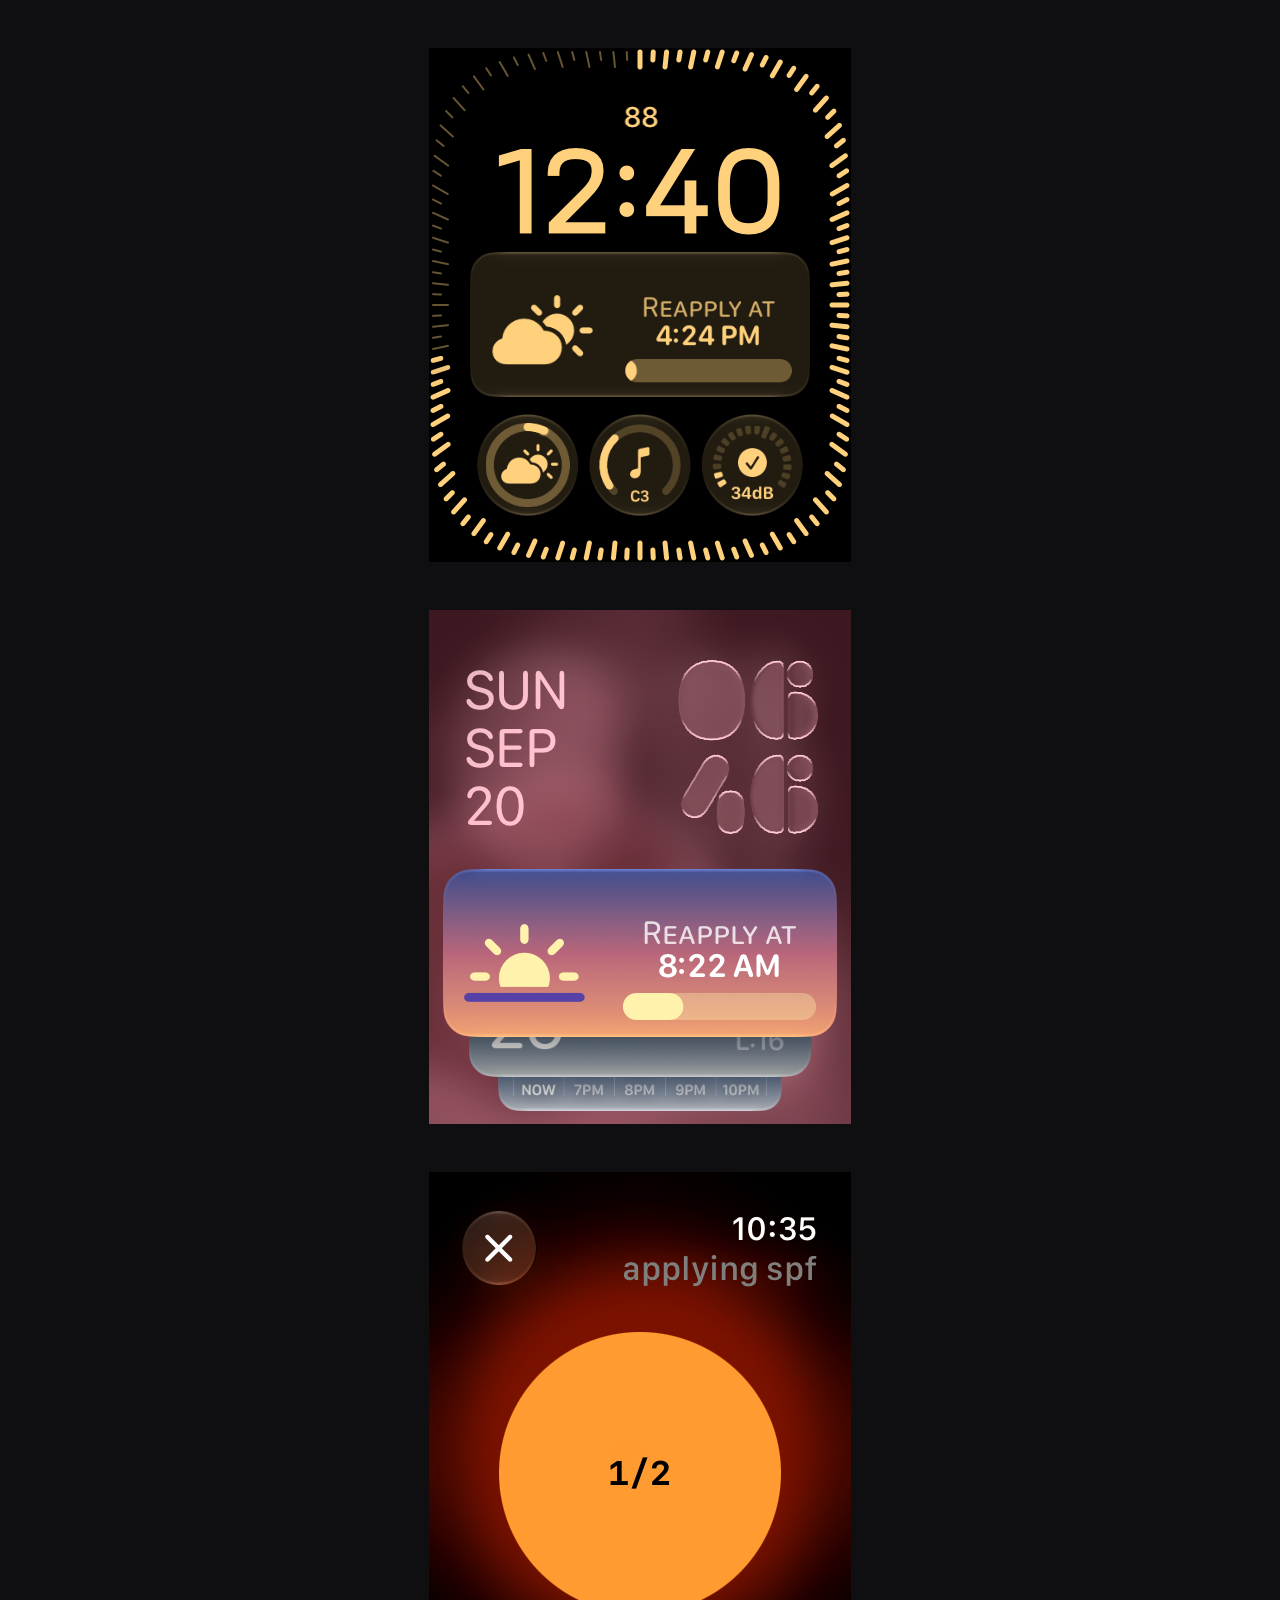
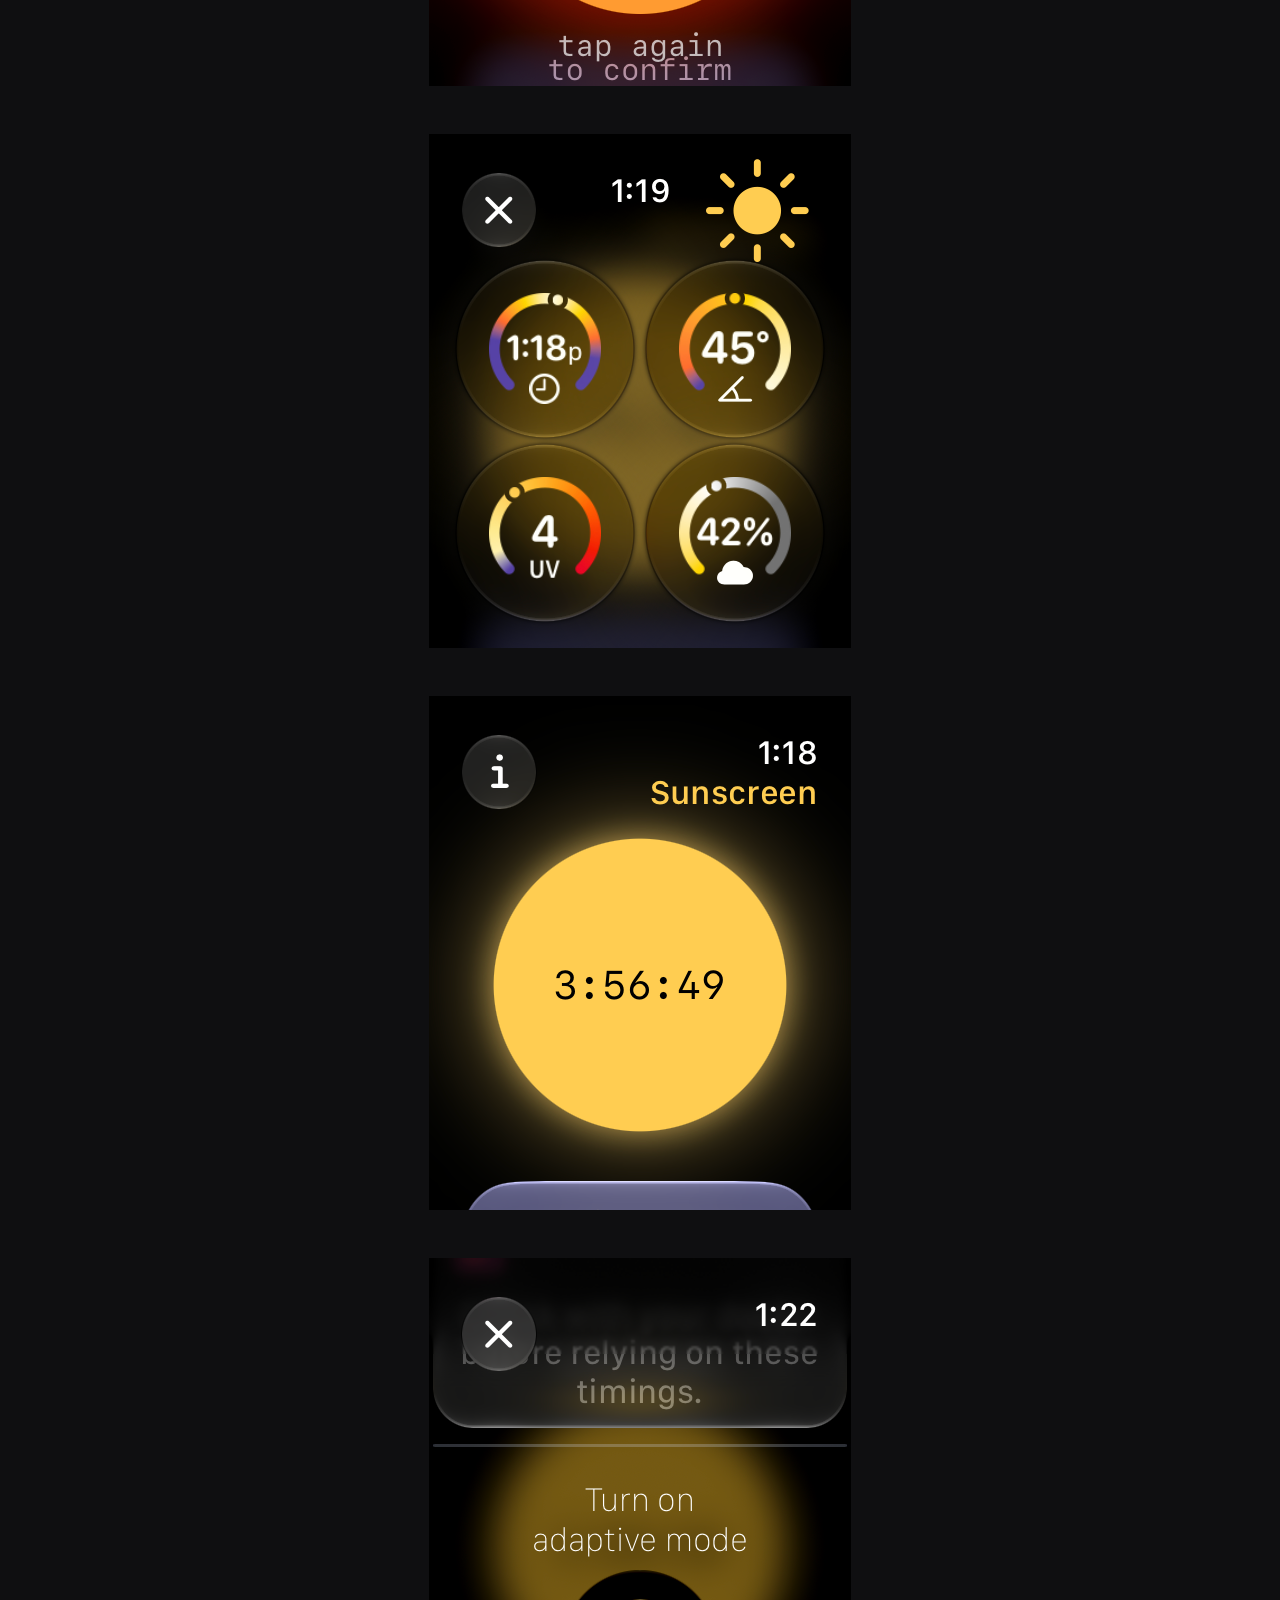
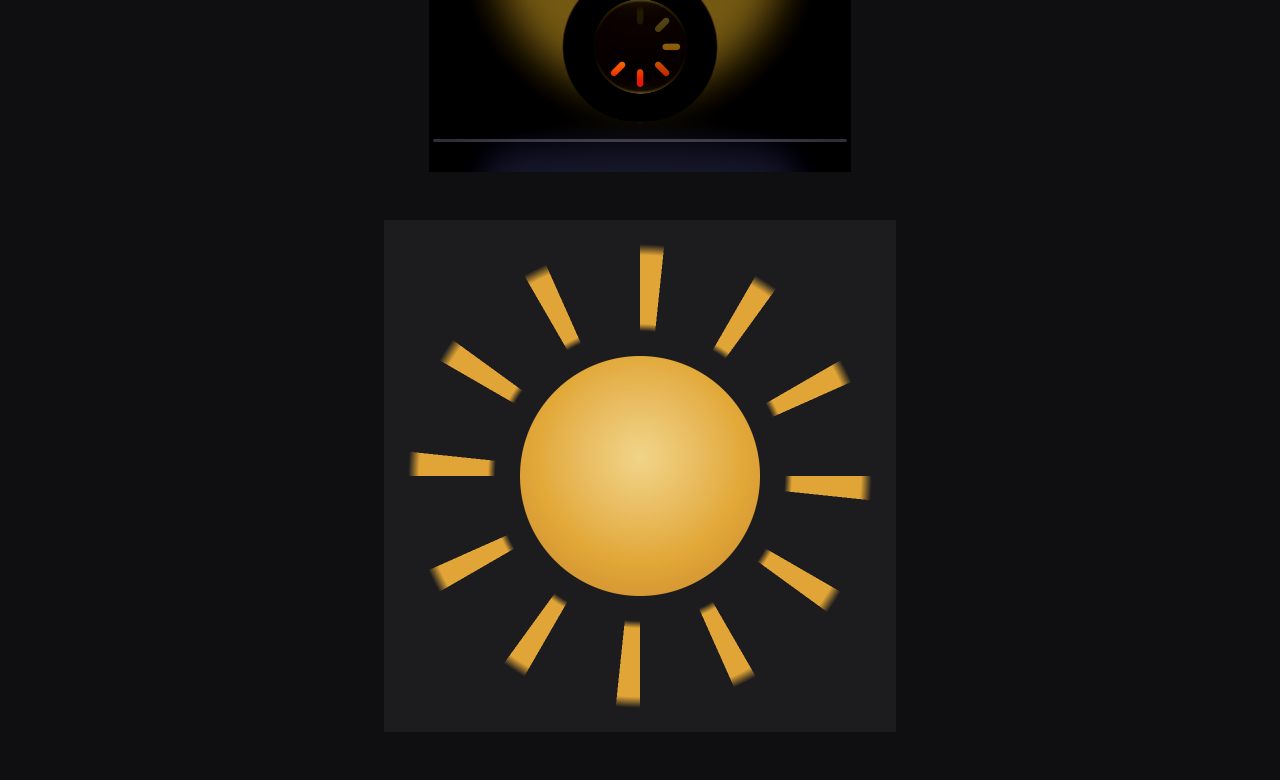
==== screenshots/index.html @ 2c8262fb "Add unlisted screenshots page for nomination request Co-Authored-By: Claude Opus 5.5 <noreply@anthro" ====
<!doctype html>
<html lang="en">
<head>
<meta charset="utf-8">
<meta name="viewport" content="width=device-width, initial-scale=1">
<meta name="robots" content="noindex, nofollow">
<title>Screenshots — Sunscreen for Apple Watch</title>
<meta name="theme-color" content="#0F0F11">
<link rel="icon" href="../assets/icon.png">
<style>
  html, body { margin: 0; background: #0F0F11; }
  main {
    display: flex;
    flex-direction: column;
    align-items: center;
    gap: 48px;
    padding: 48px 16px;
  }
  img { display: block; max-width: 100%; height: auto; }
  .icon { width: 512px; }
</style>
</head>
<body>
<main>
  <img src="1.png" width="422" height="514" alt="Sunscreen screenshot 1">
  <img src="2.png" width="422" height="514" alt="Sunscreen screenshot 2">
  <img src="3.png" width="422" height="514" alt="Sunscreen screenshot 3">
  <img src="4.png" width="422" height="514" alt="Sunscreen screenshot 4">
  <img src="5.png" width="422" height="514" alt="Sunscreen screenshot 5">
  <img src="6.png" width="422" height="514" alt="Sunscreen screenshot 6">
  <img class="icon" src="icon.png" width="1024" height="1024" alt="Sunscreen app icon">
</main>
</body>
</html>
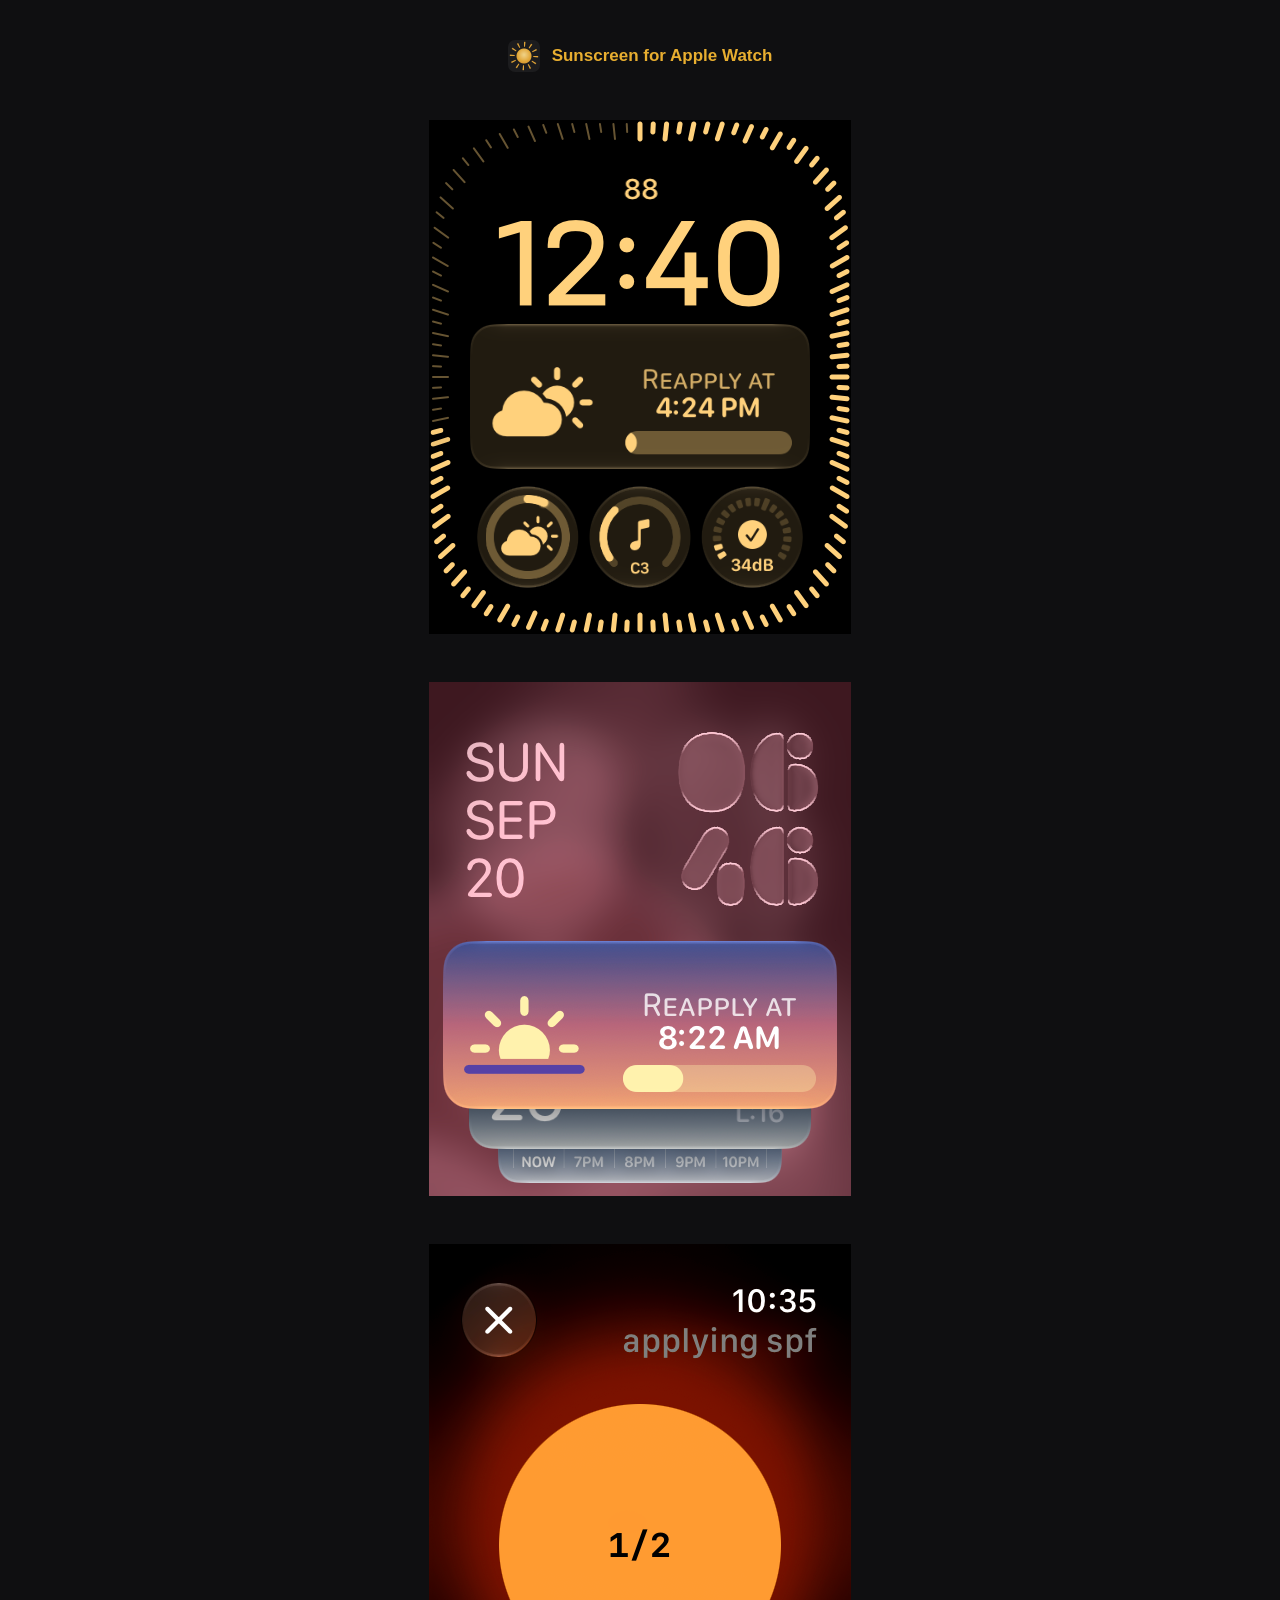
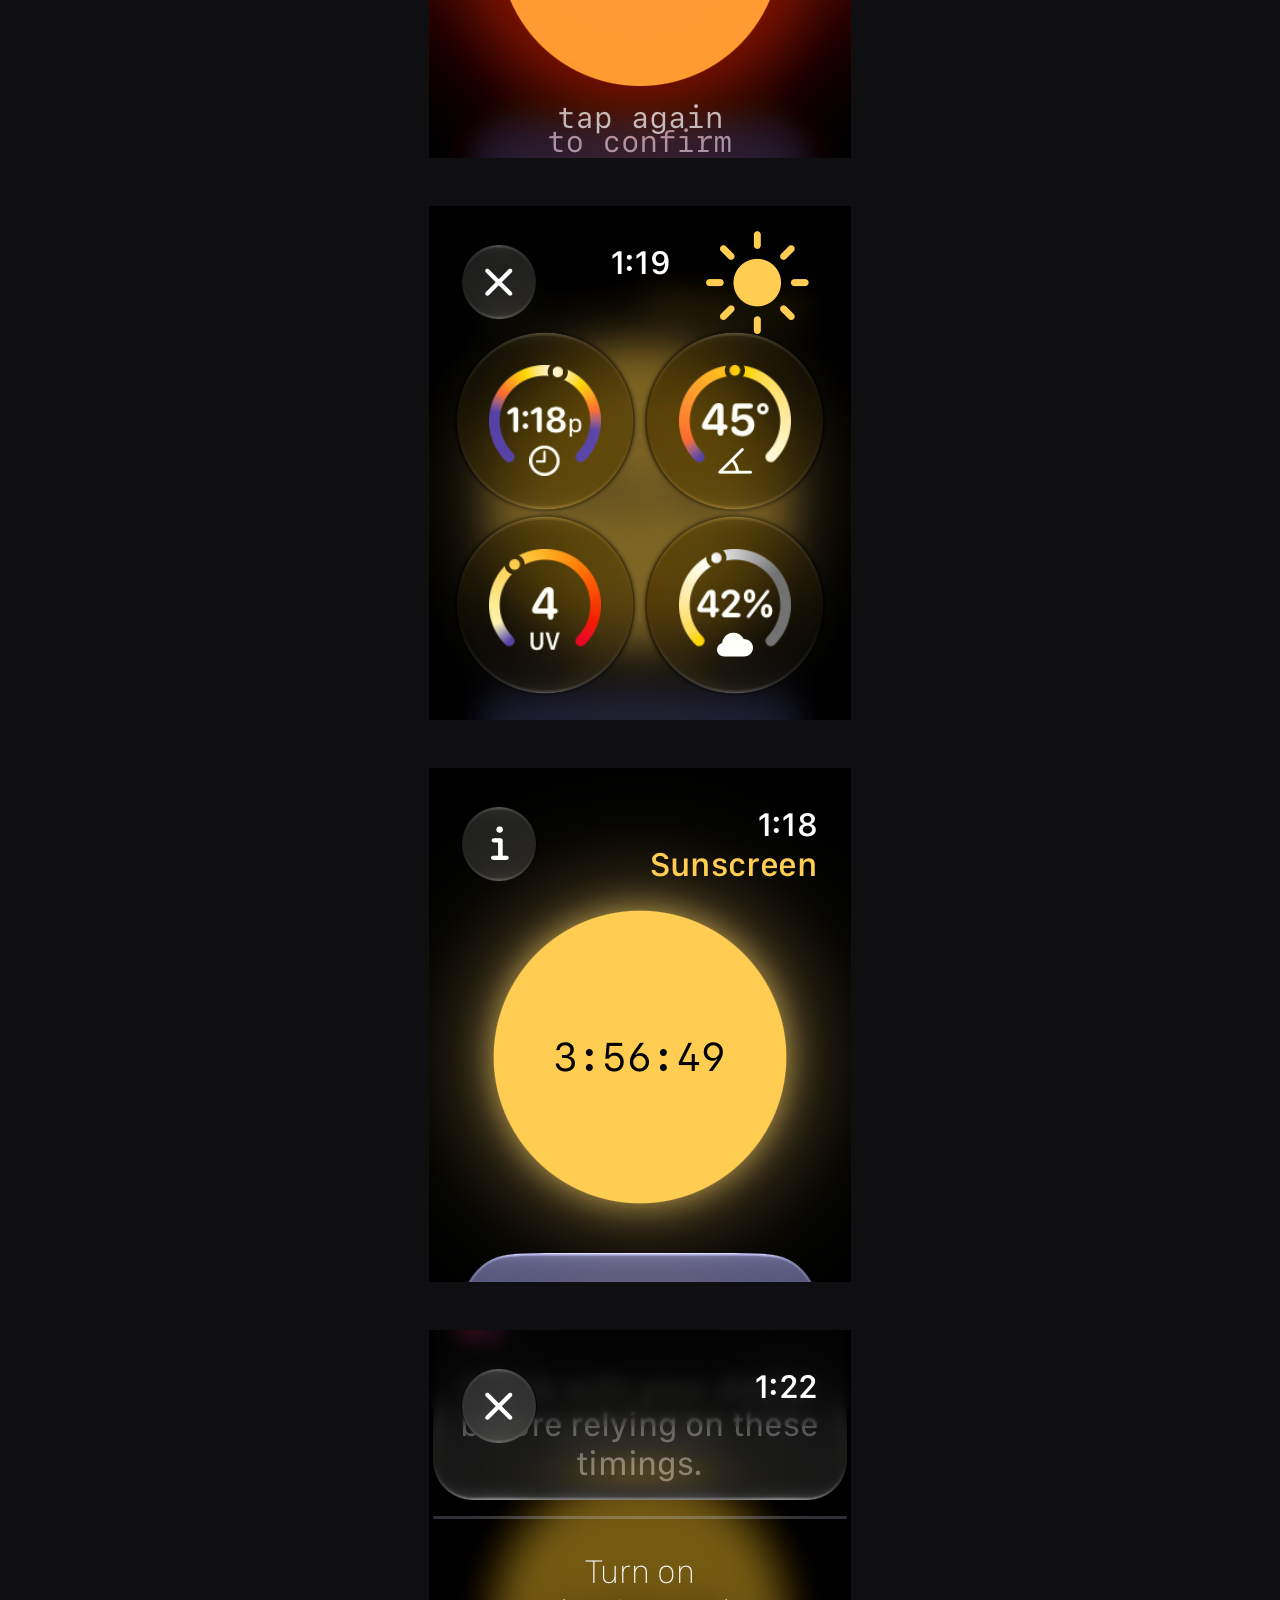
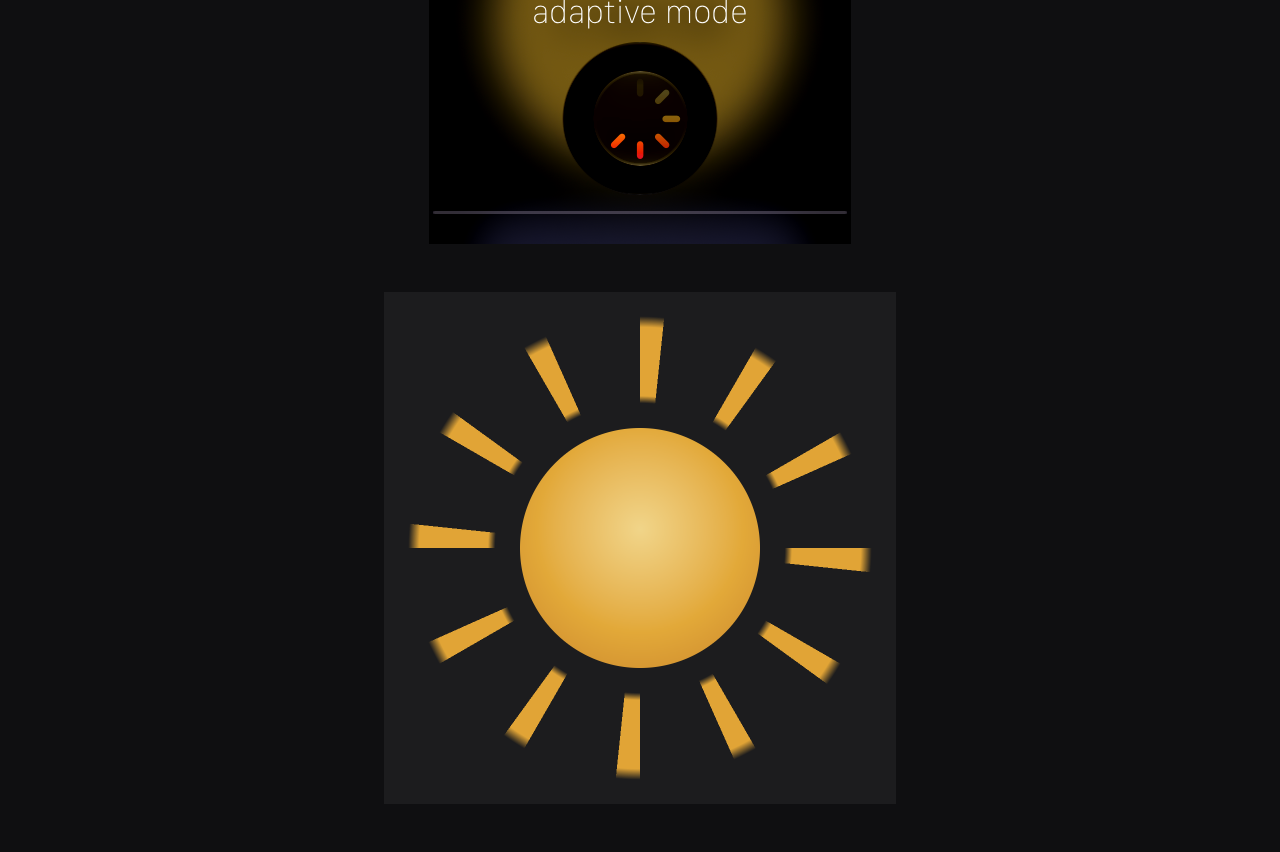
==== commit da12bcbb: "Add small app header to screenshots page Co-Authored-By: Claude Opus 5.5 <noreply@anthropic.com>" ====
--- a/screenshots/index.html
+++ b/screenshots/index.html
@@ -18,9 +18,23 @@
   }
   img { display: block; max-width: 100%; height: auto; }
   .icon { width: 512px; }
+  header {
+    display: flex;
+    align-items: center;
+    justify-content: center;
+    gap: 12px;
+    padding: 40px 16px 0;
+    font: 600 17px/1.2 -apple-system, BlinkMacSystemFont, "SF Pro Text", "Segoe UI", Roboto, Helvetica, Arial, sans-serif;
+    color: #E8AE30;
+  }
+  header img { width: 32px; height: 32px; border-radius: 7px; }
 </style>
 </head>
 <body>
+<header>
+  <img src="icon.png" alt="">
+  <span>Sunscreen for Apple Watch</span>
+</header>
 <main>
   <img src="1.png" width="422" height="514" alt="Sunscreen screenshot 1">
   <img src="2.png" width="422" height="514" alt="Sunscreen screenshot 2">
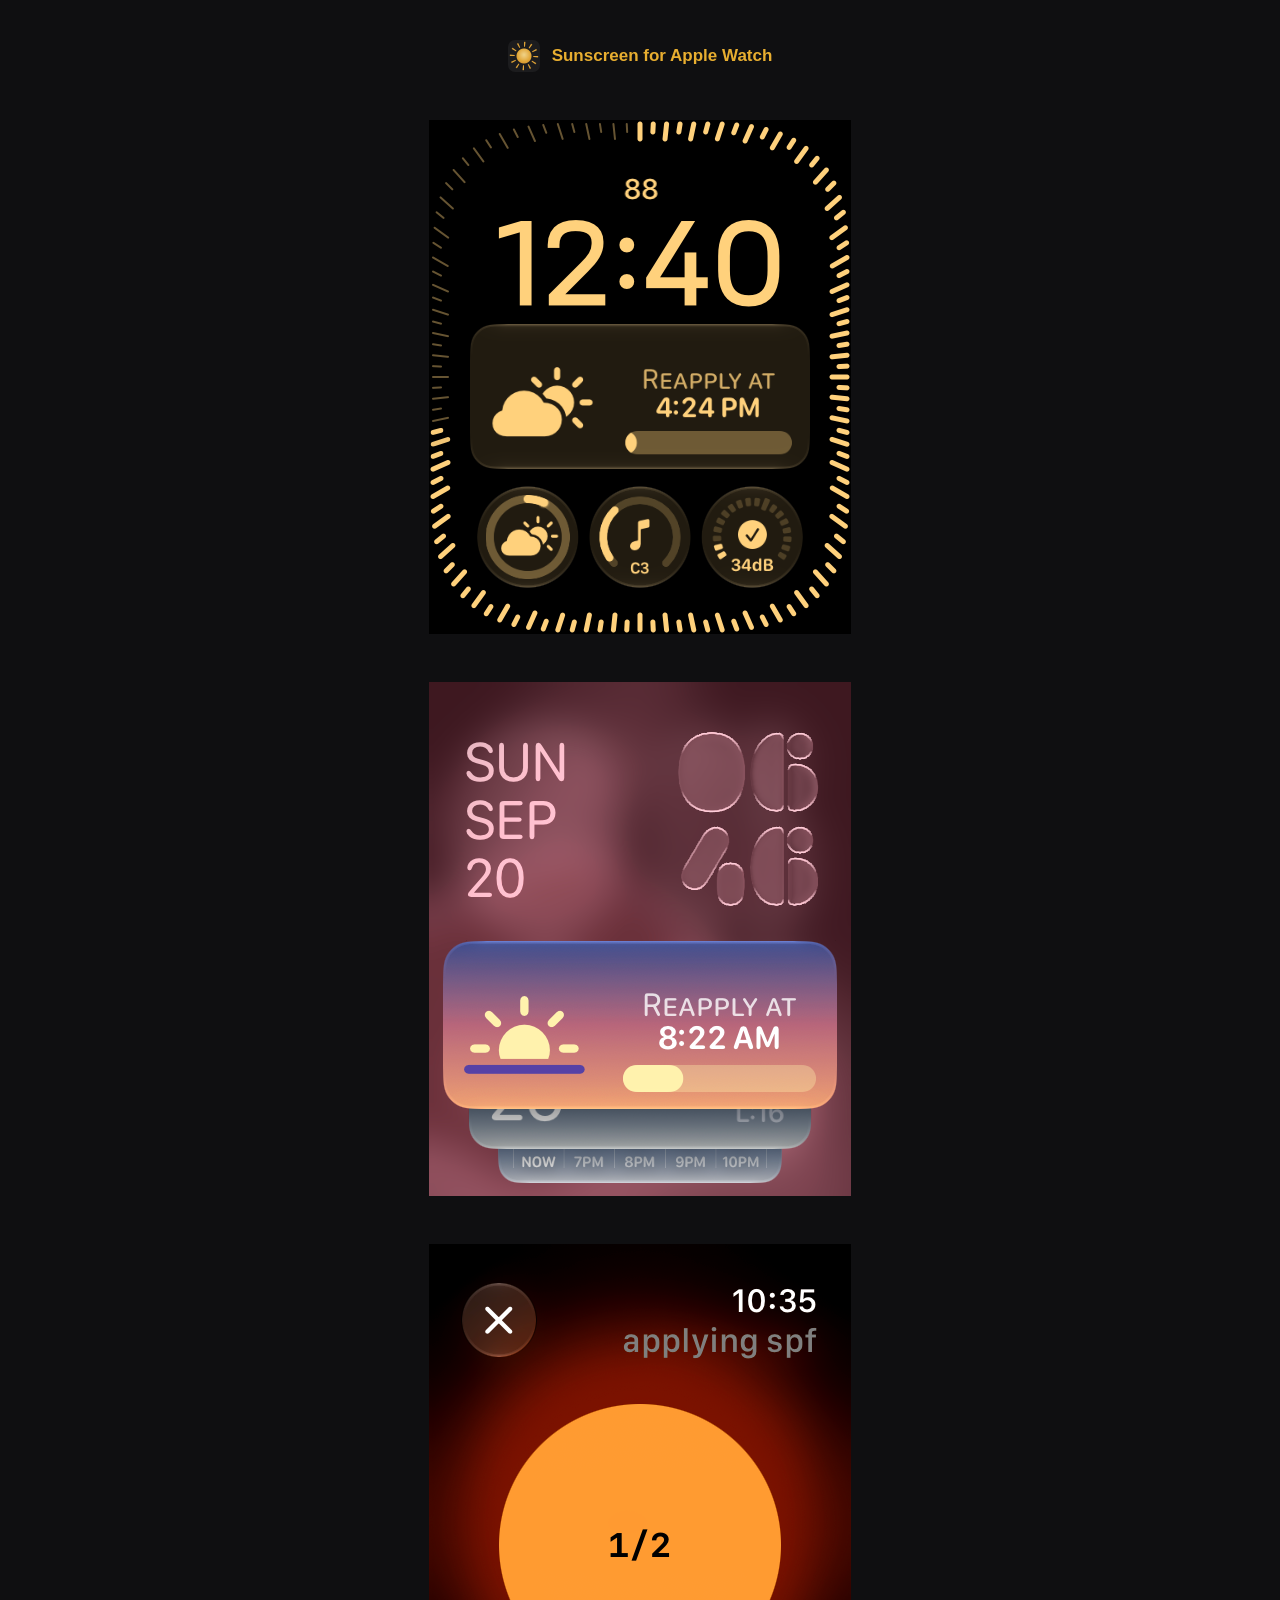
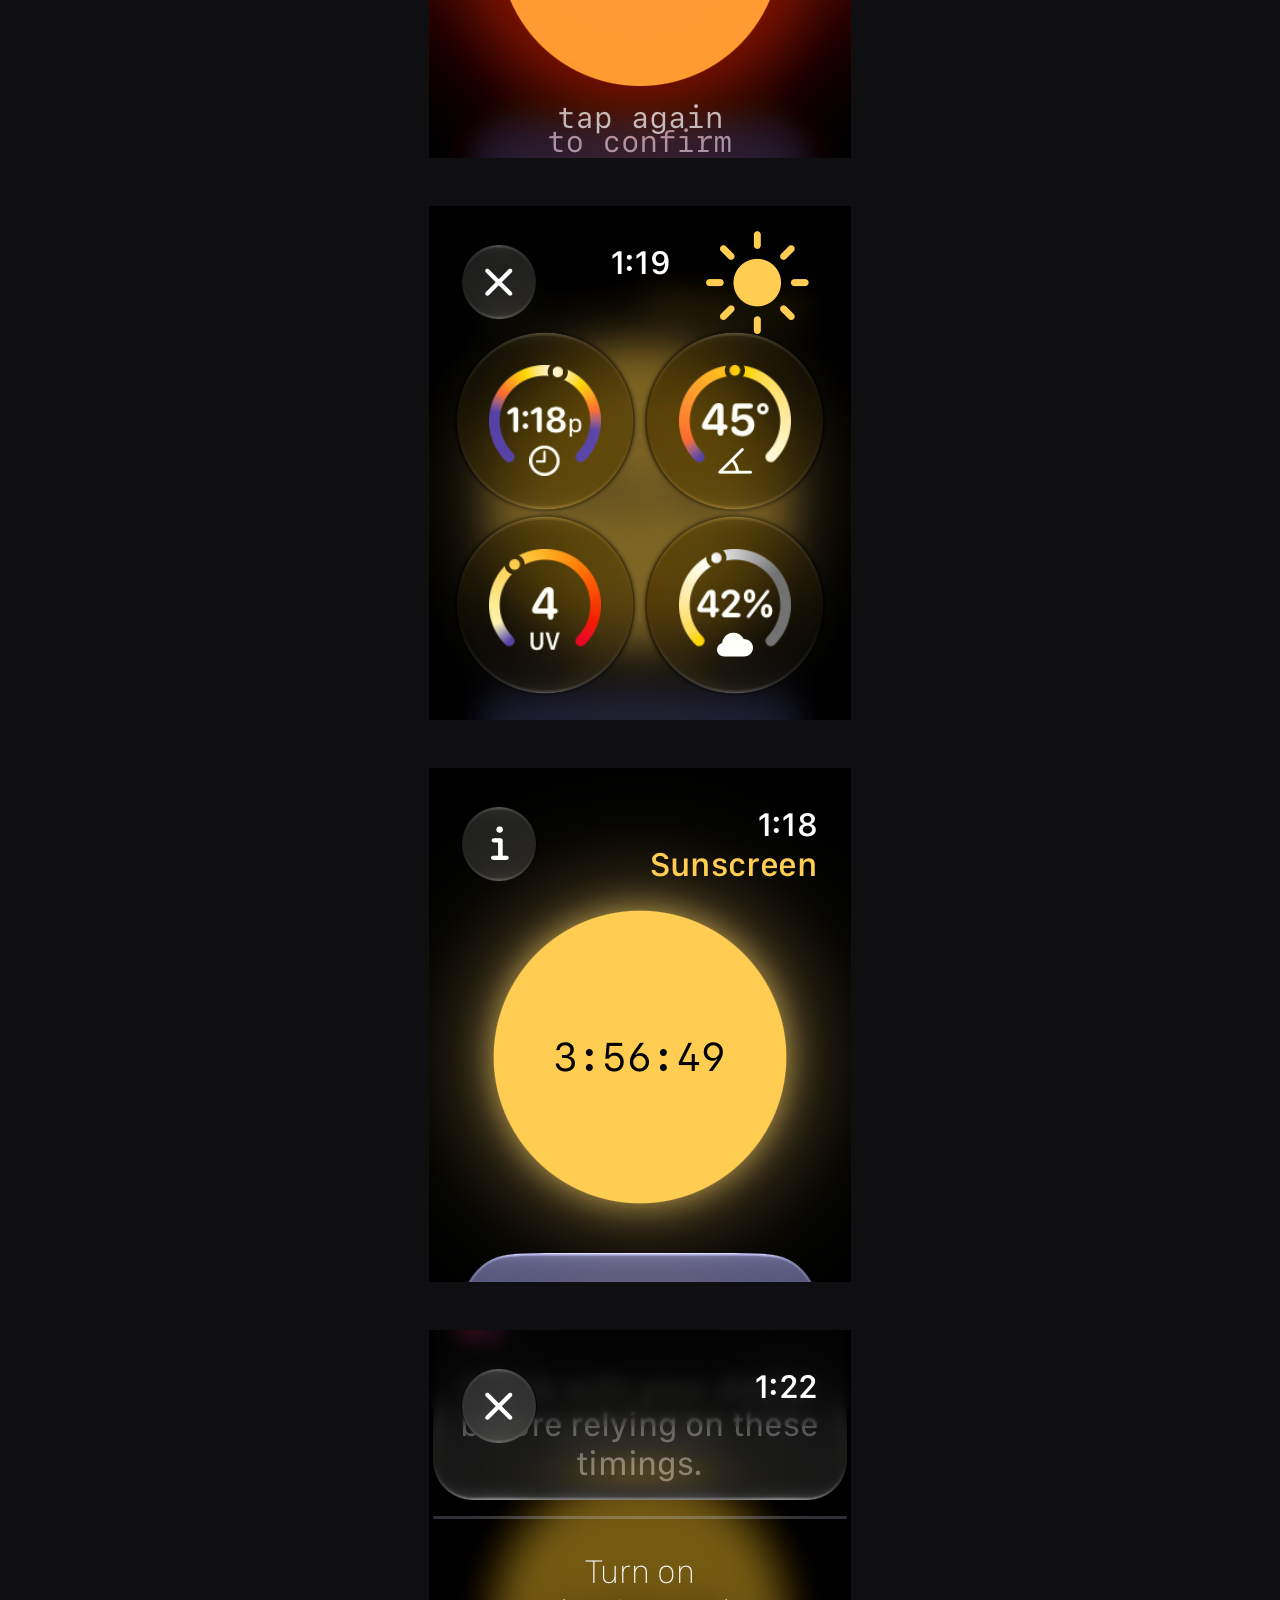
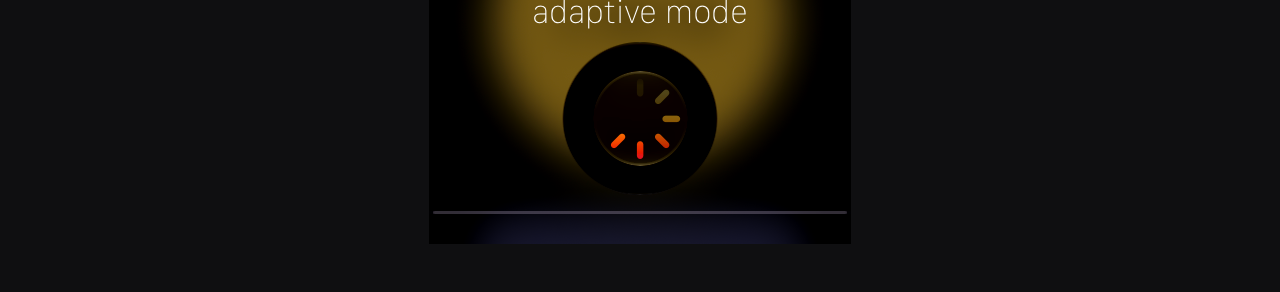
==== commit 4c2b7d21: "Remove full-size icon from screenshots page Co-Authored-By: Claude Opus 5.5 <noreply@anthropic.com>" ====
--- a/screenshots/index.html
+++ b/screenshots/index.html
@@ -16,9 +16,7 @@
     gap: 48px;
     padding: 48px 16px;
   }
-  img { display: block; max-width: 100%; height: auto; }
-  .icon { width: 512px; }
-  header {
+  img { display: block; max-width: 100%; height: auto; }  header {
     display: flex;
     align-items: center;
     justify-content: center;
@@ -41,8 +39,6 @@
   <img src="3.png" width="422" height="514" alt="Sunscreen screenshot 3">
   <img src="4.png" width="422" height="514" alt="Sunscreen screenshot 4">
   <img src="5.png" width="422" height="514" alt="Sunscreen screenshot 5">
-  <img src="6.png" width="422" height="514" alt="Sunscreen screenshot 6">
-  <img class="icon" src="icon.png" width="1024" height="1024" alt="Sunscreen app icon">
-</main>
+  <img src="6.png" width="422" height="514" alt="Sunscreen screenshot 6"></main>
 </body>
 </html>
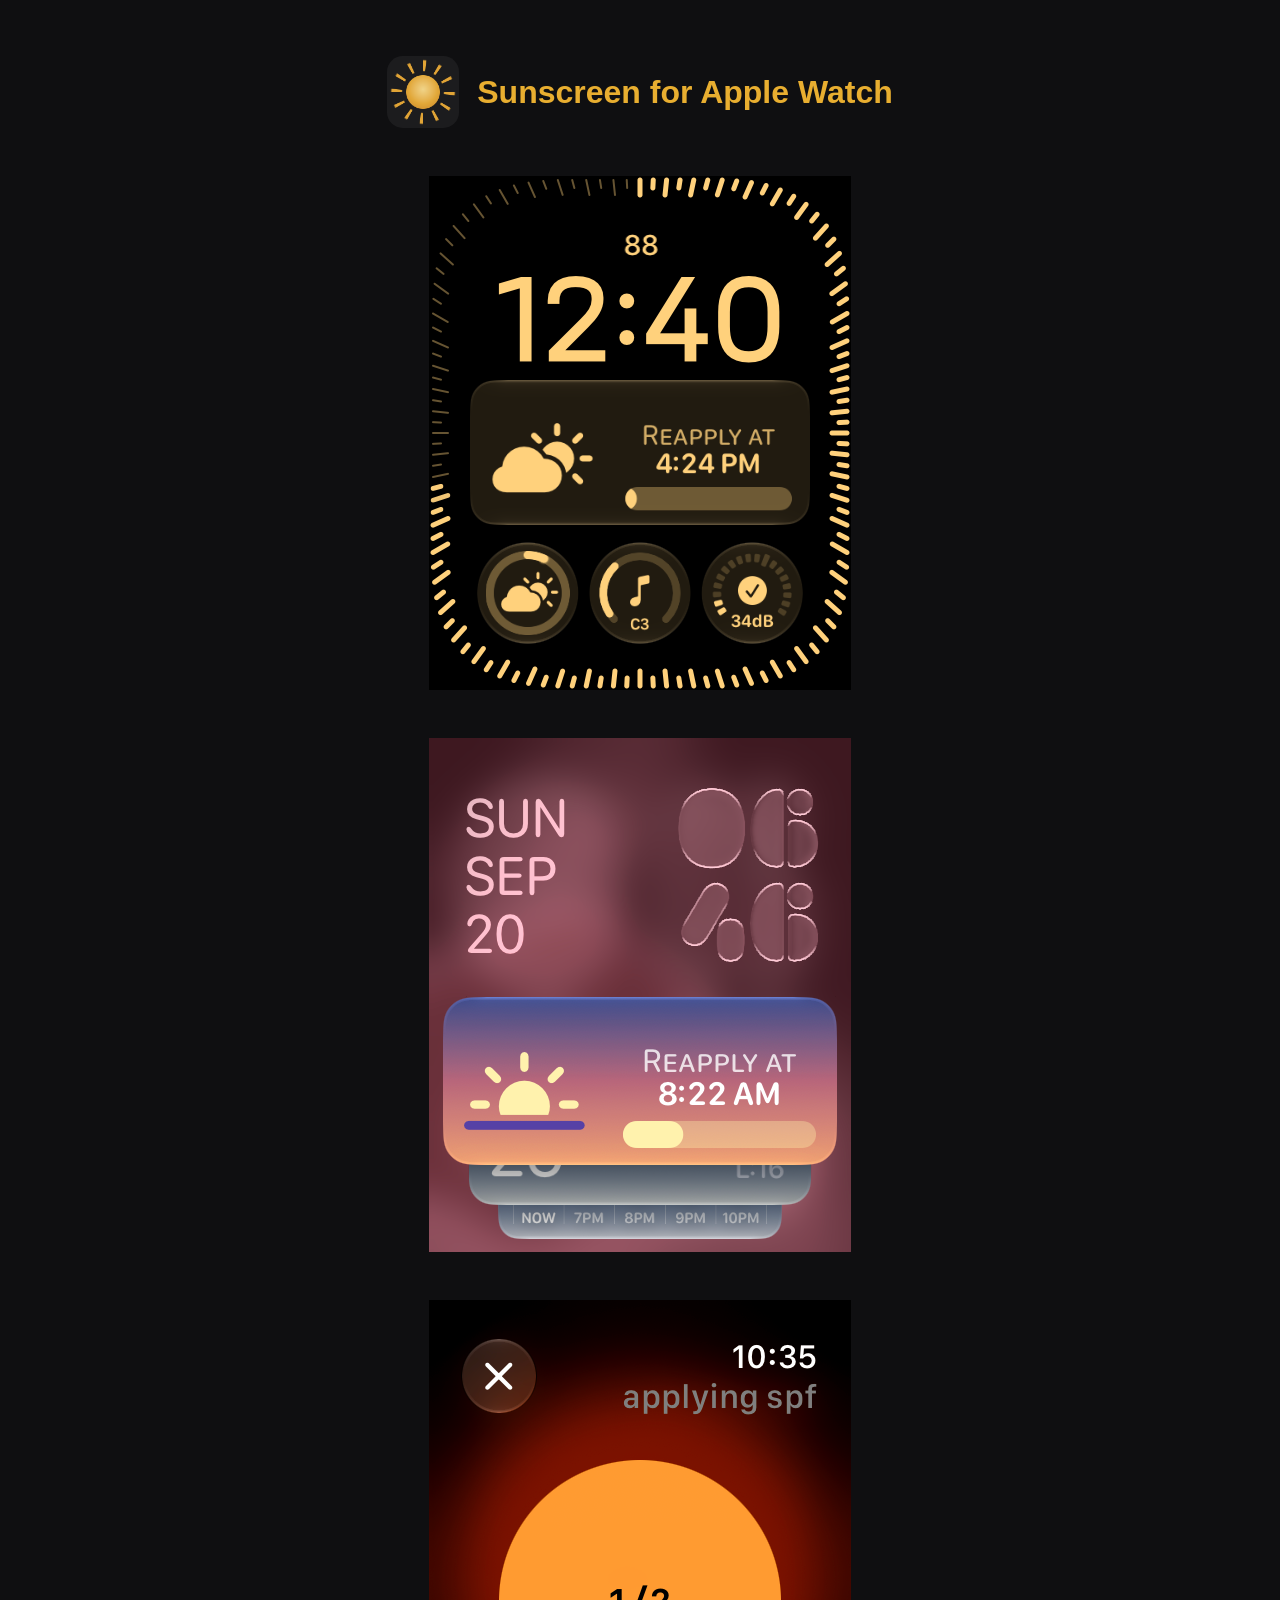
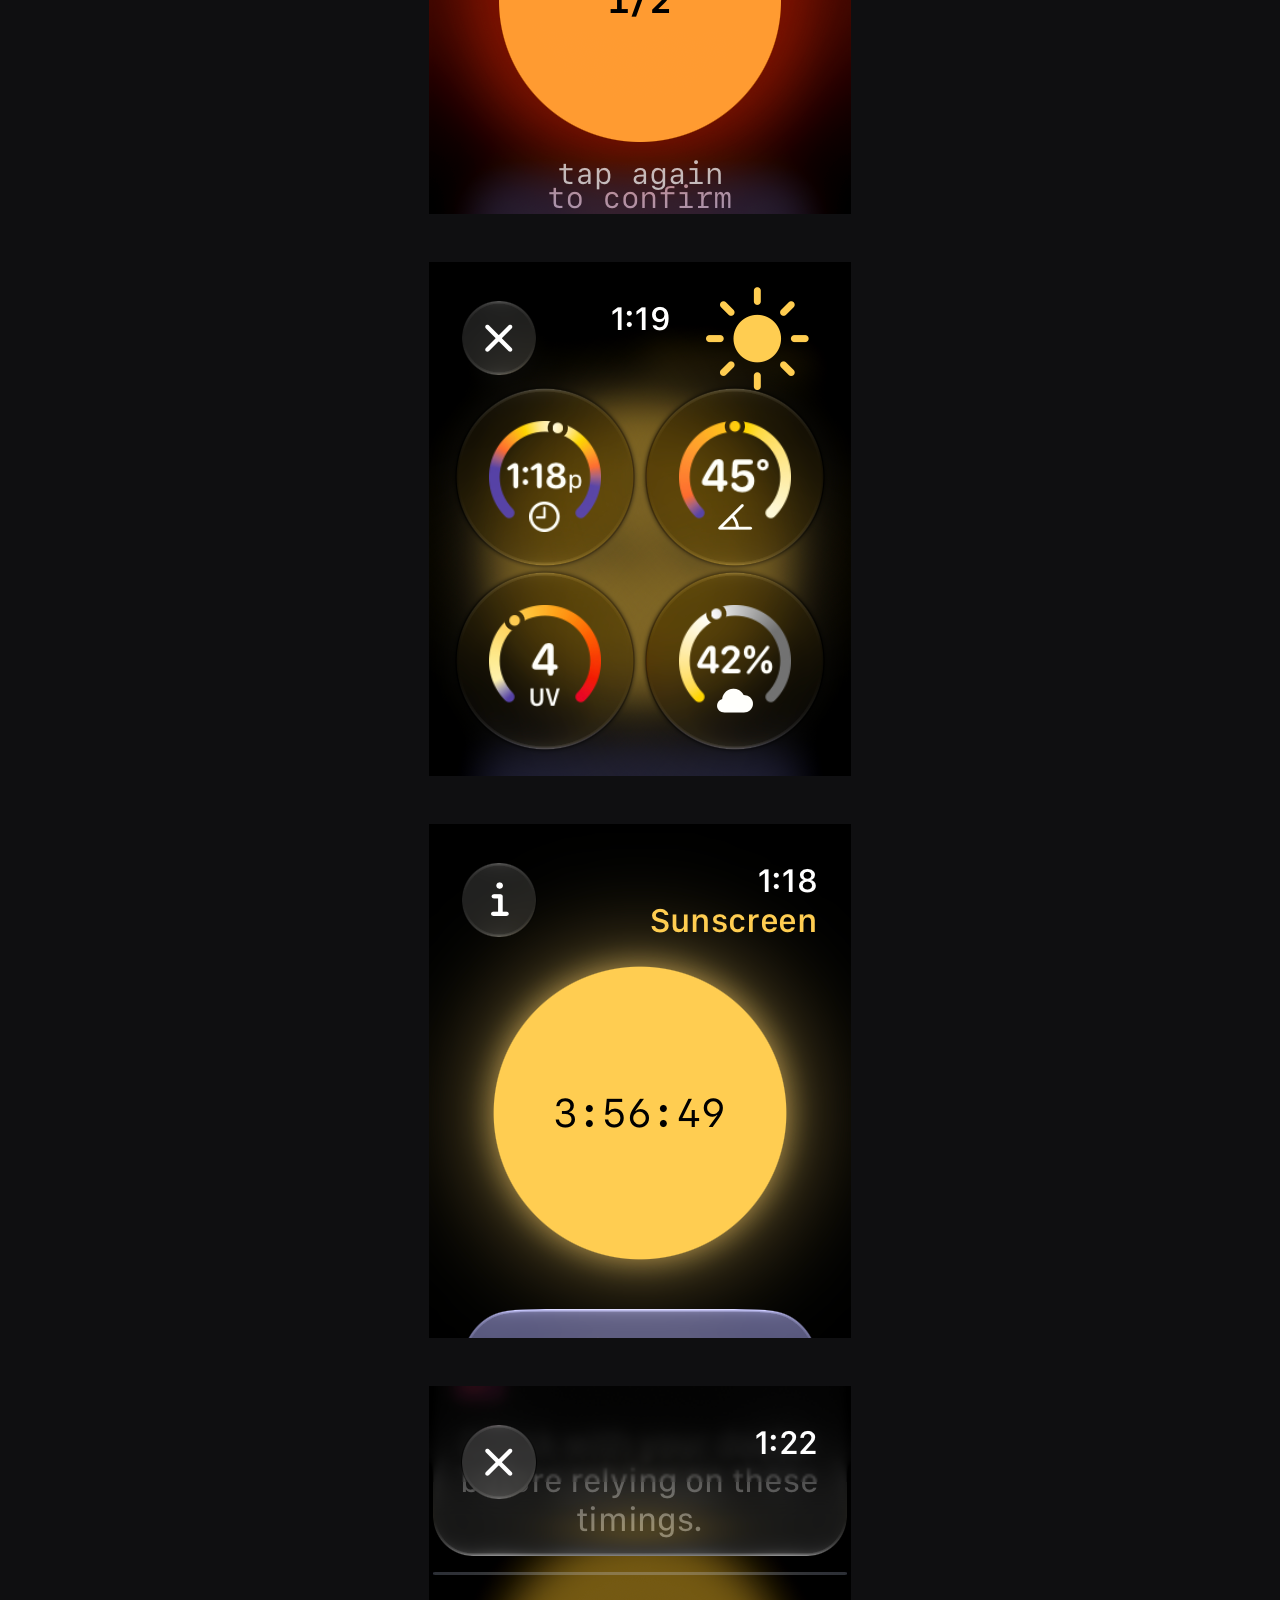
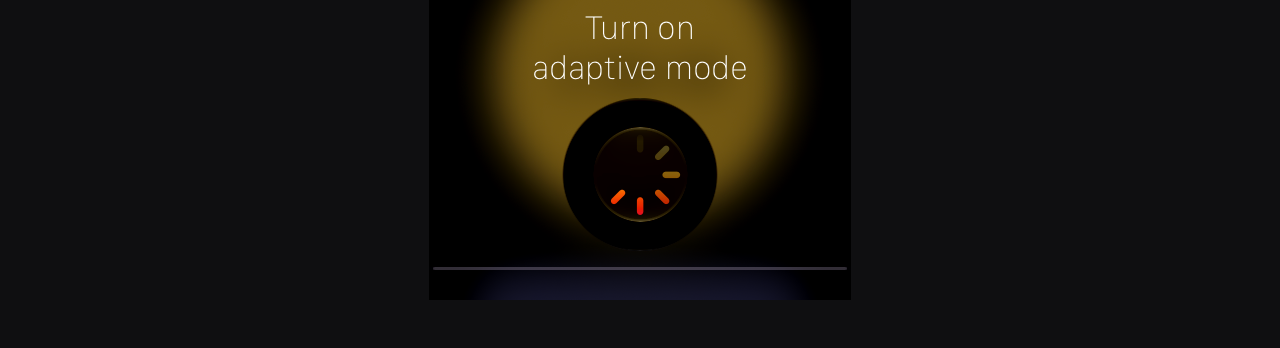
==== commit e8fbf237: "Enlarge header icon and title on screenshots page Co-Authored-By: Claude Opus 5.5 <noreply@anthropic" ====
--- a/screenshots/index.html
+++ b/screenshots/index.html
@@ -16,16 +16,17 @@
     gap: 48px;
     padding: 48px 16px;
   }
-  img { display: block; max-width: 100%; height: auto; }  header {
+  img { display: block; max-width: 100%; height: auto; }
+  header {
     display: flex;
     align-items: center;
     justify-content: center;
-    gap: 12px;
-    padding: 40px 16px 0;
-    font: 600 17px/1.2 -apple-system, BlinkMacSystemFont, "SF Pro Text", "Segoe UI", Roboto, Helvetica, Arial, sans-serif;
+    gap: 18px;
+    padding: 56px 16px 0;
+    font: 600 clamp(22px, 6vw, 32px)/1.2 -apple-system, BlinkMacSystemFont, "SF Pro Text", "Segoe UI", Roboto, Helvetica, Arial, sans-serif;
     color: #E8AE30;
   }
-  header img { width: 32px; height: 32px; border-radius: 7px; }
+  header img { width: clamp(48px, 13vw, 72px); height: auto; border-radius: 22%; }
 </style>
 </head>
 <body>
@@ -39,6 +40,7 @@
   <img src="3.png" width="422" height="514" alt="Sunscreen screenshot 3">
   <img src="4.png" width="422" height="514" alt="Sunscreen screenshot 4">
   <img src="5.png" width="422" height="514" alt="Sunscreen screenshot 5">
-  <img src="6.png" width="422" height="514" alt="Sunscreen screenshot 6"></main>
+  <img src="6.png" width="422" height="514" alt="Sunscreen screenshot 6">
+</main>
 </body>
 </html>
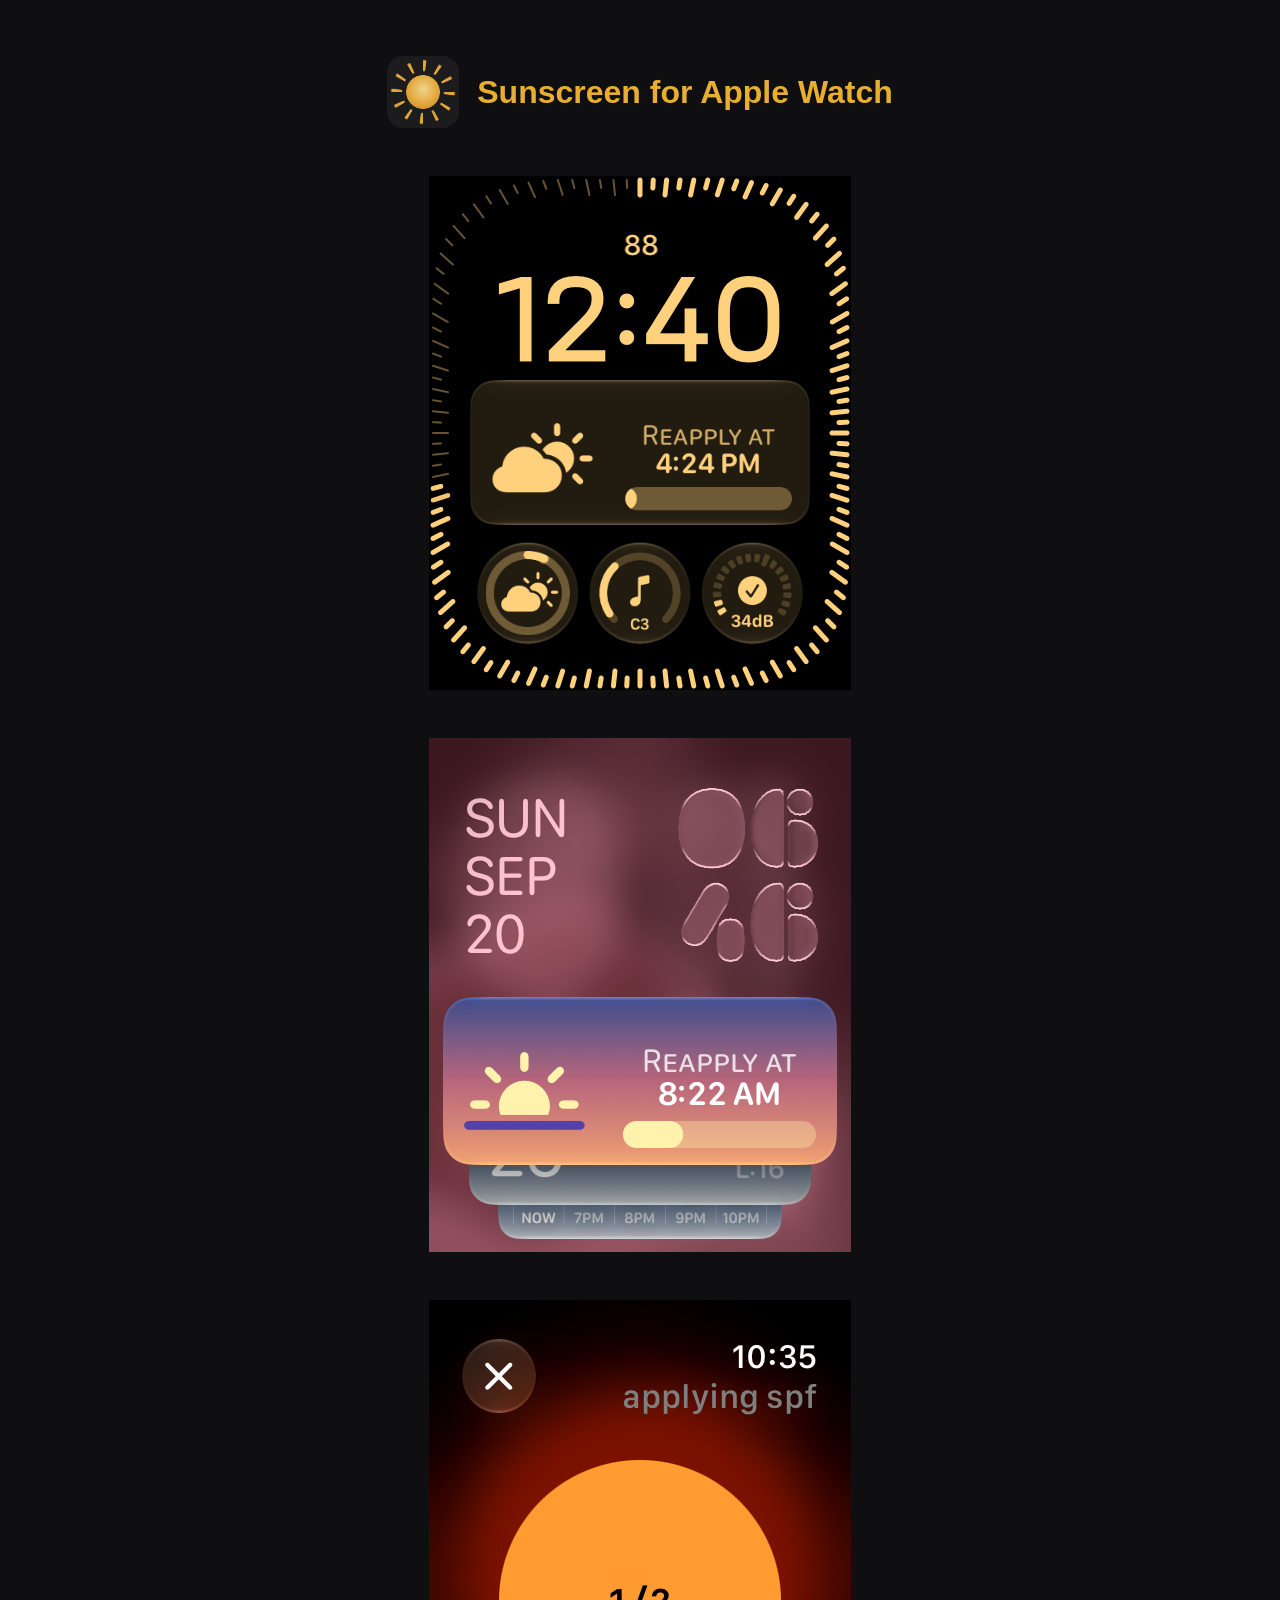
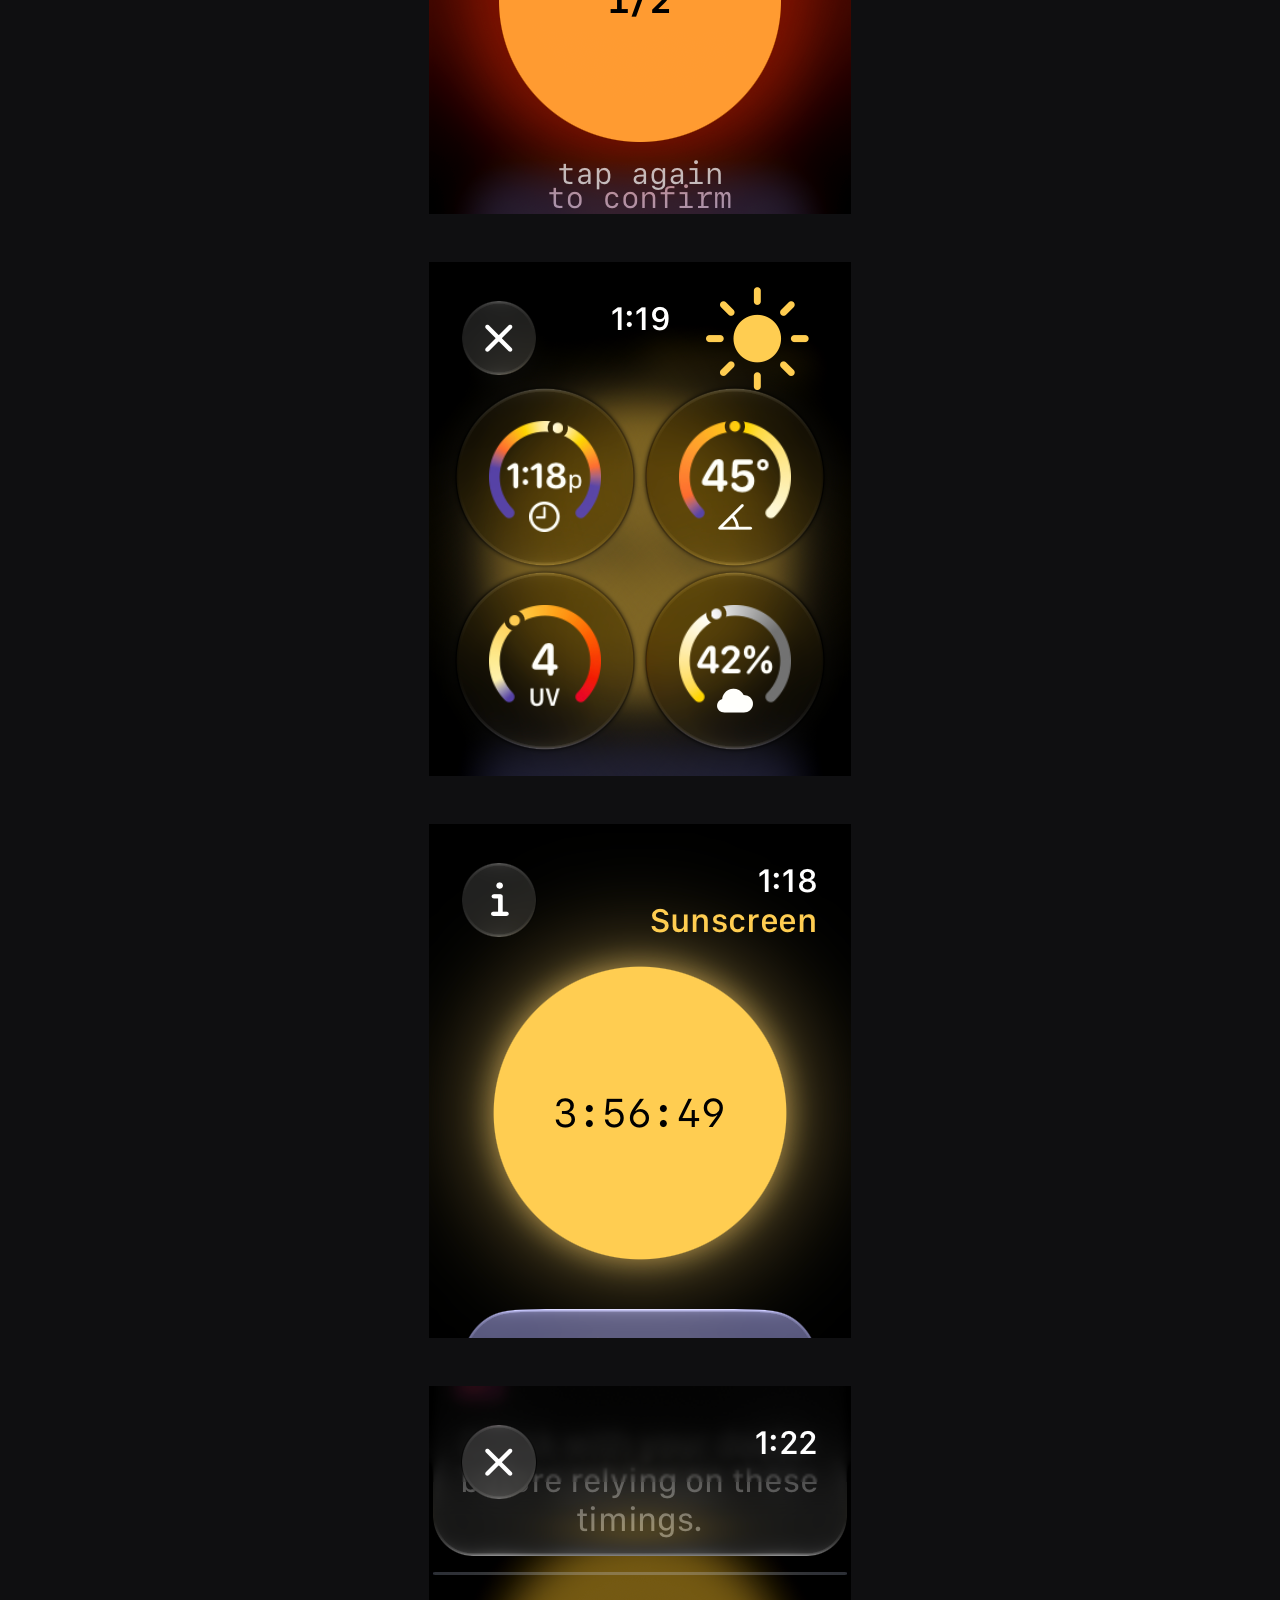
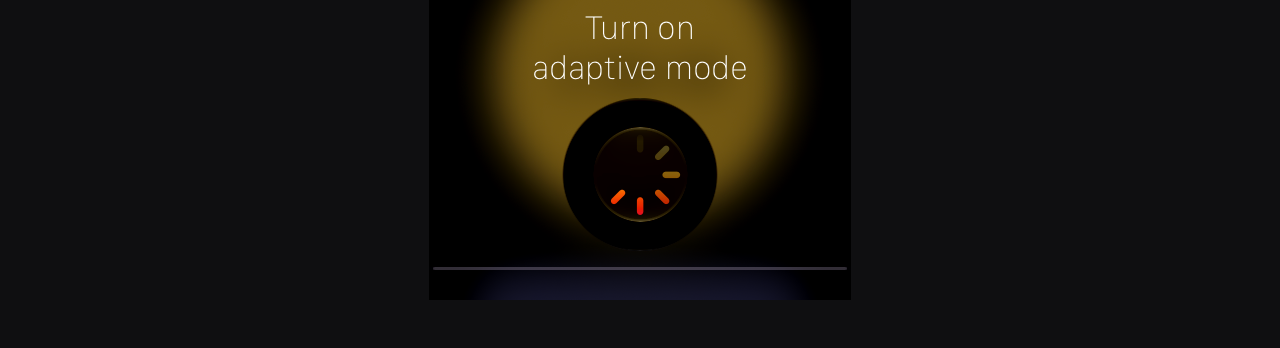
==== commit 6b2af733: "Fix screenshot distortion on small iPhones Drop the flex column (Safari squishes images in it) for p" ====
--- a/screenshots/index.html
+++ b/screenshots/index.html
@@ -9,24 +9,27 @@
 <link rel="icon" href="../assets/icon.png">
 <style>
   html, body { margin: 0; background: #0F0F11; }
-  main {
-    display: flex;
-    flex-direction: column;
-    align-items: center;
-    gap: 48px;
-    padding: 48px 16px;
-  }
-  img { display: block; max-width: 100%; height: auto; }
+  main { padding: 48px 16px; }
+  main img { display: block; width: 422px; max-width: 100%; height: auto; margin: 0 auto 48px; }
+  main img:last-child { margin-bottom: 0; }
   header {
     display: flex;
     align-items: center;
     justify-content: center;
     gap: 18px;
     padding: 56px 16px 0;
-    font: 600 clamp(22px, 6vw, 32px)/1.2 -apple-system, BlinkMacSystemFont, "SF Pro Text", "Segoe UI", Roboto, Helvetica, Arial, sans-serif;
+    font: 600 32px/1.2 -apple-system, BlinkMacSystemFont, "SF Pro Text", "Segoe UI", Roboto, Helvetica, Arial, sans-serif;
     color: #E8AE30;
+    text-align: center;
   }
-  header img { width: clamp(48px, 13vw, 72px); height: auto; border-radius: 22%; }
+  header img { display: block; flex: none; width: 72px; height: 72px; border-radius: 16px; }
+  @media (max-width: 520px) {
+    header { flex-direction: column; gap: 14px; padding-top: 40px; font-size: 24px; }
+    header img { width: 64px; height: 64px; border-radius: 14px; }
+  }
+  @media (max-width: 360px) {
+    header { font-size: 20px; }
+  }
 </style>
 </head>
 <body>
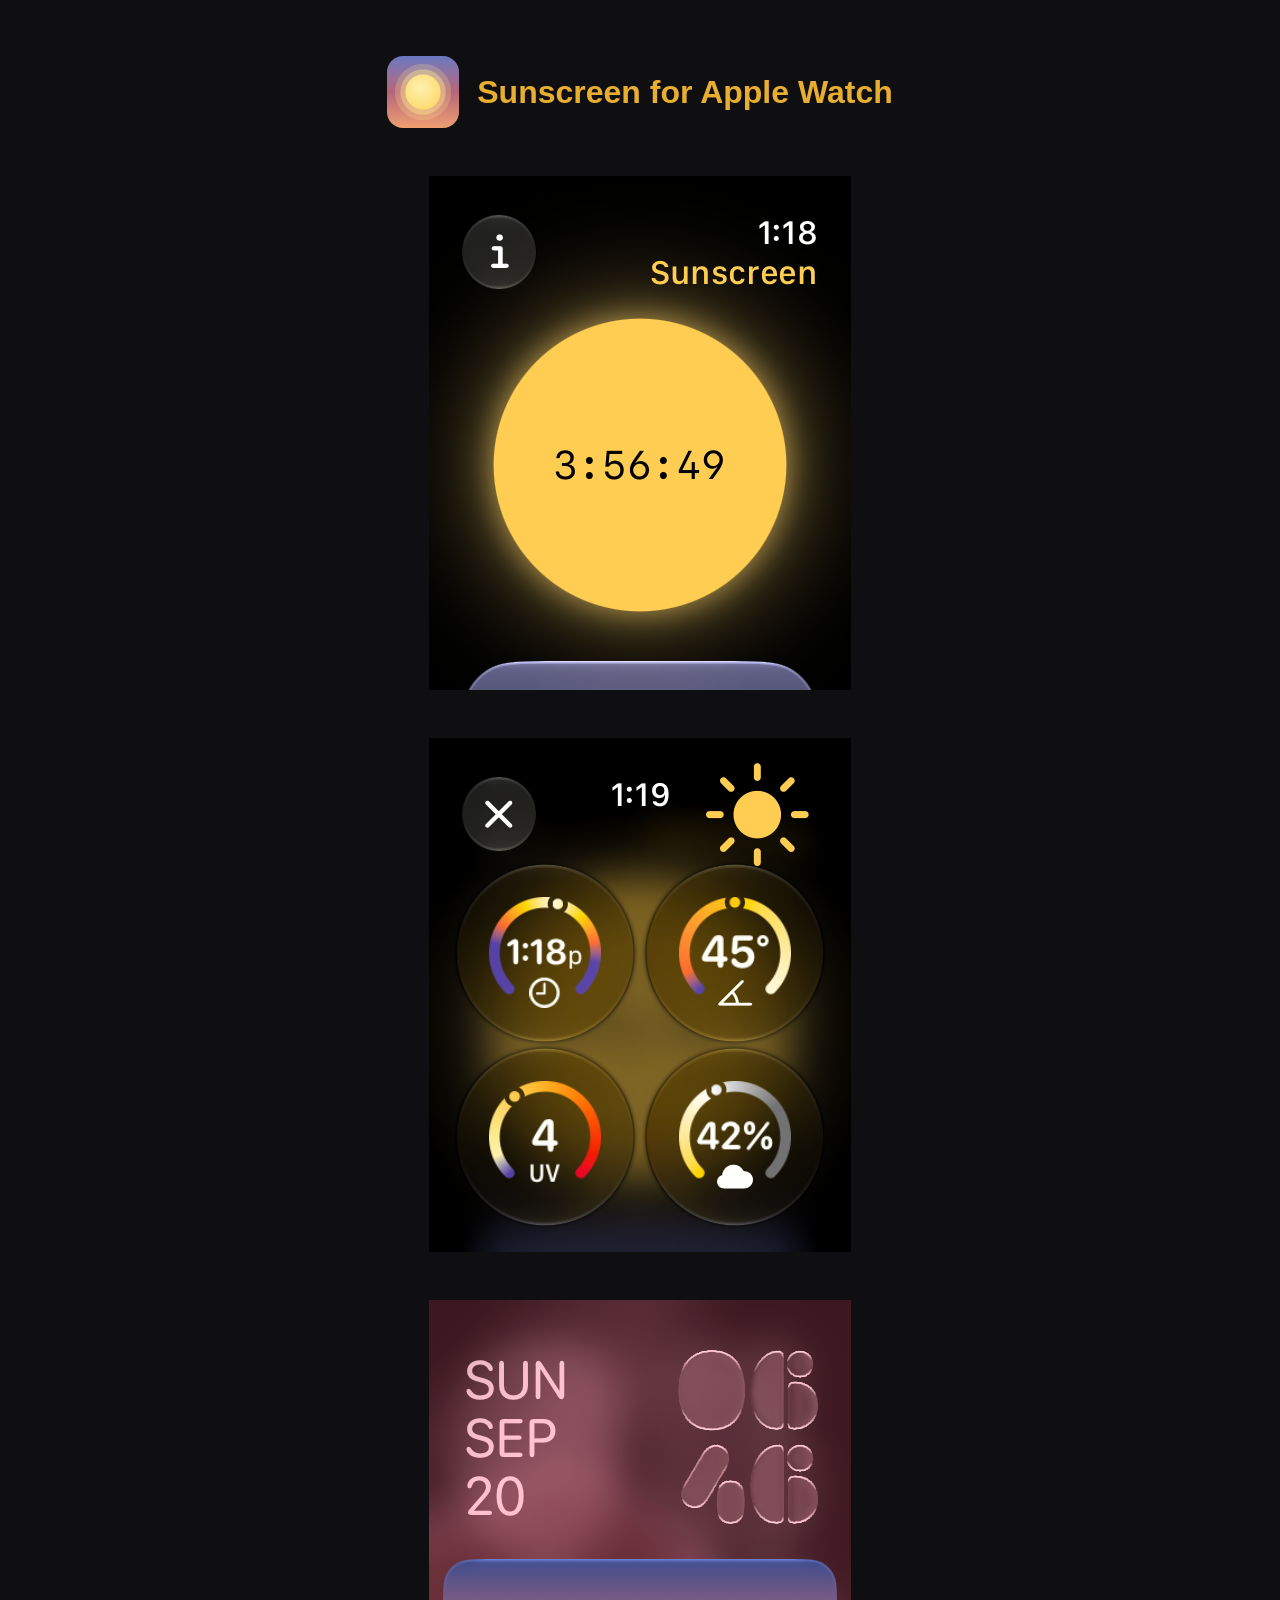
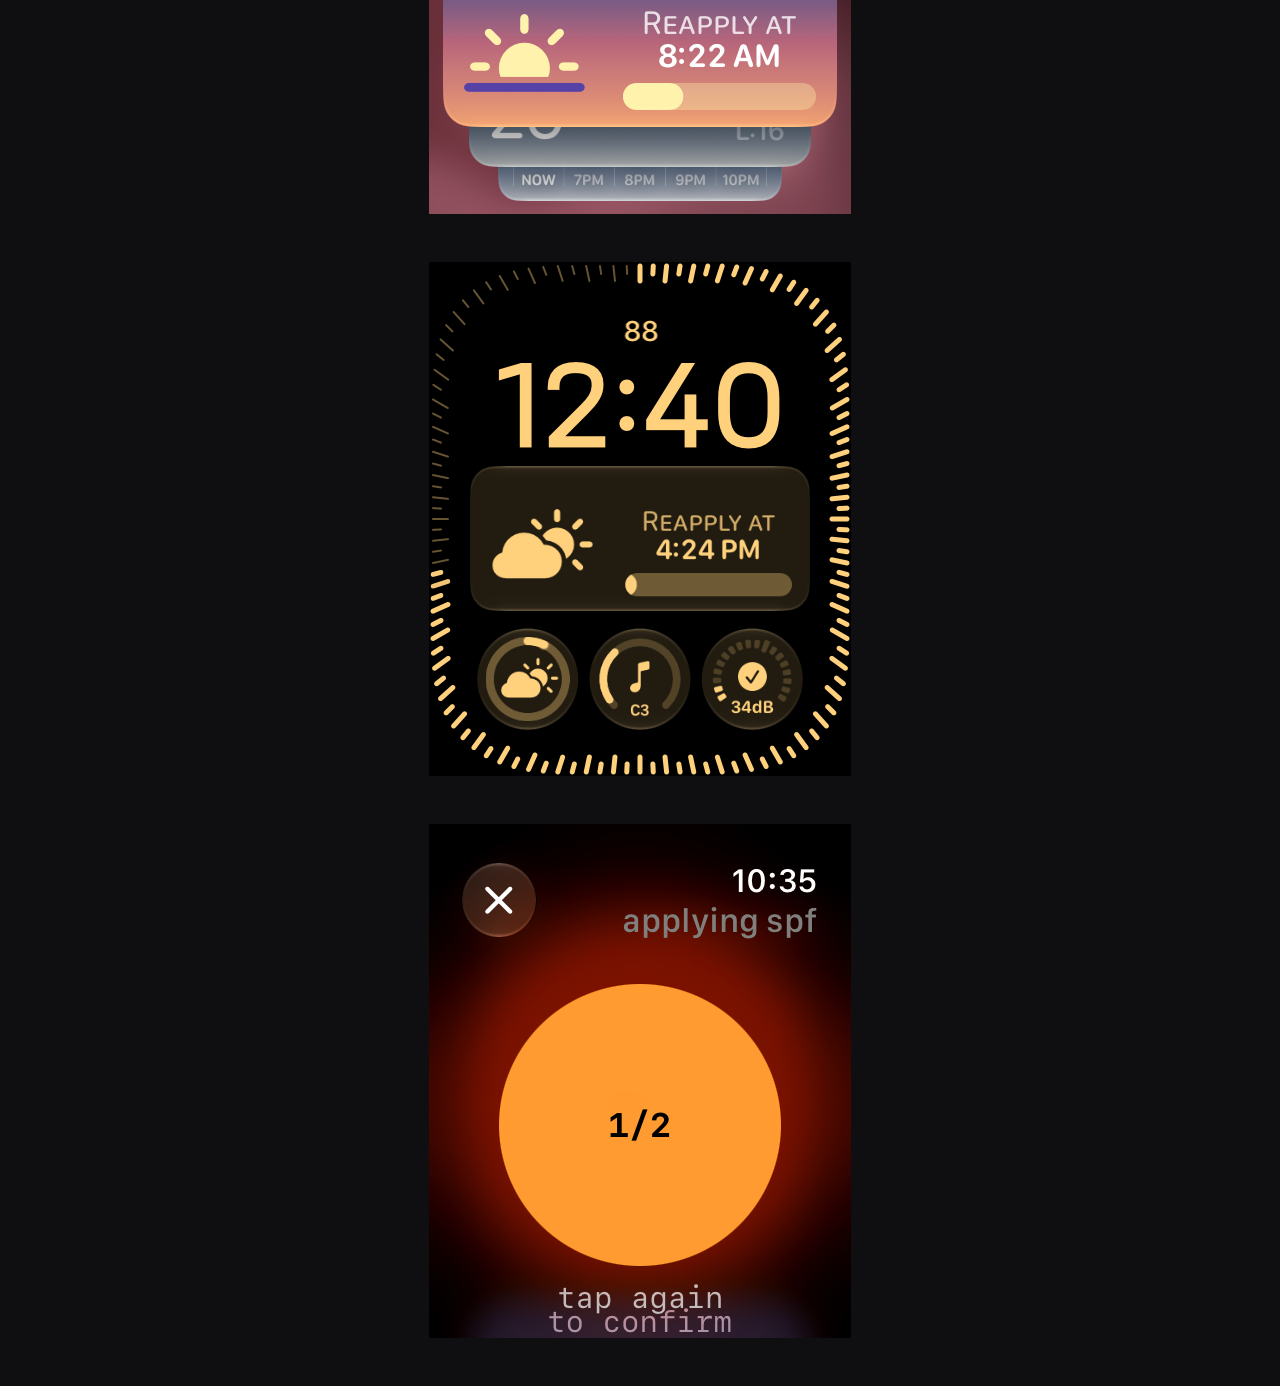
==== commit c81c8e3f: "Update app icon and drop adaptive mode button references The app now uses the sunset icon and asks f" ====
--- a/screenshots/index.html
+++ b/screenshots/index.html
@@ -43,7 +43,6 @@
   <img src="3.png" width="422" height="514" alt="Sunscreen screenshot 3">
   <img src="4.png" width="422" height="514" alt="Sunscreen screenshot 4">
   <img src="5.png" width="422" height="514" alt="Sunscreen screenshot 5">
-  <img src="6.png" width="422" height="514" alt="Sunscreen screenshot 6">
 </main>
 </body>
 </html>
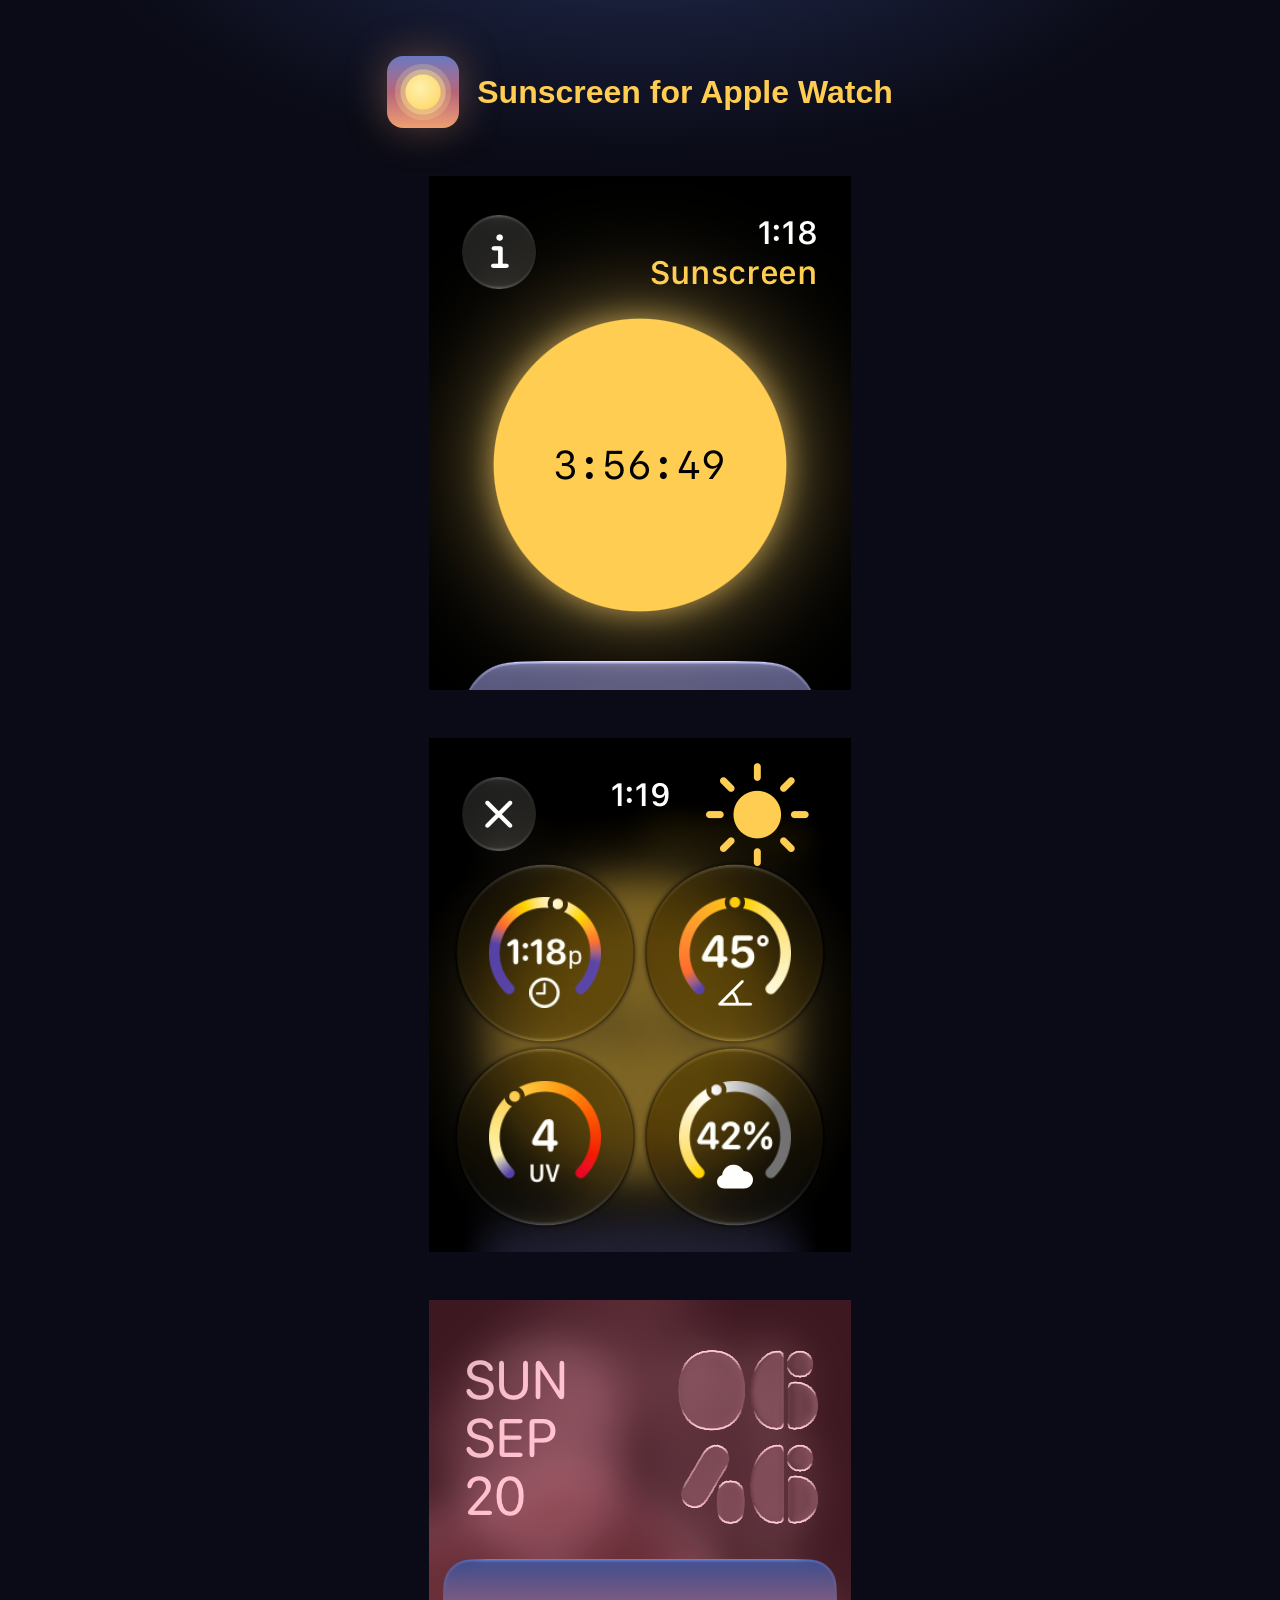
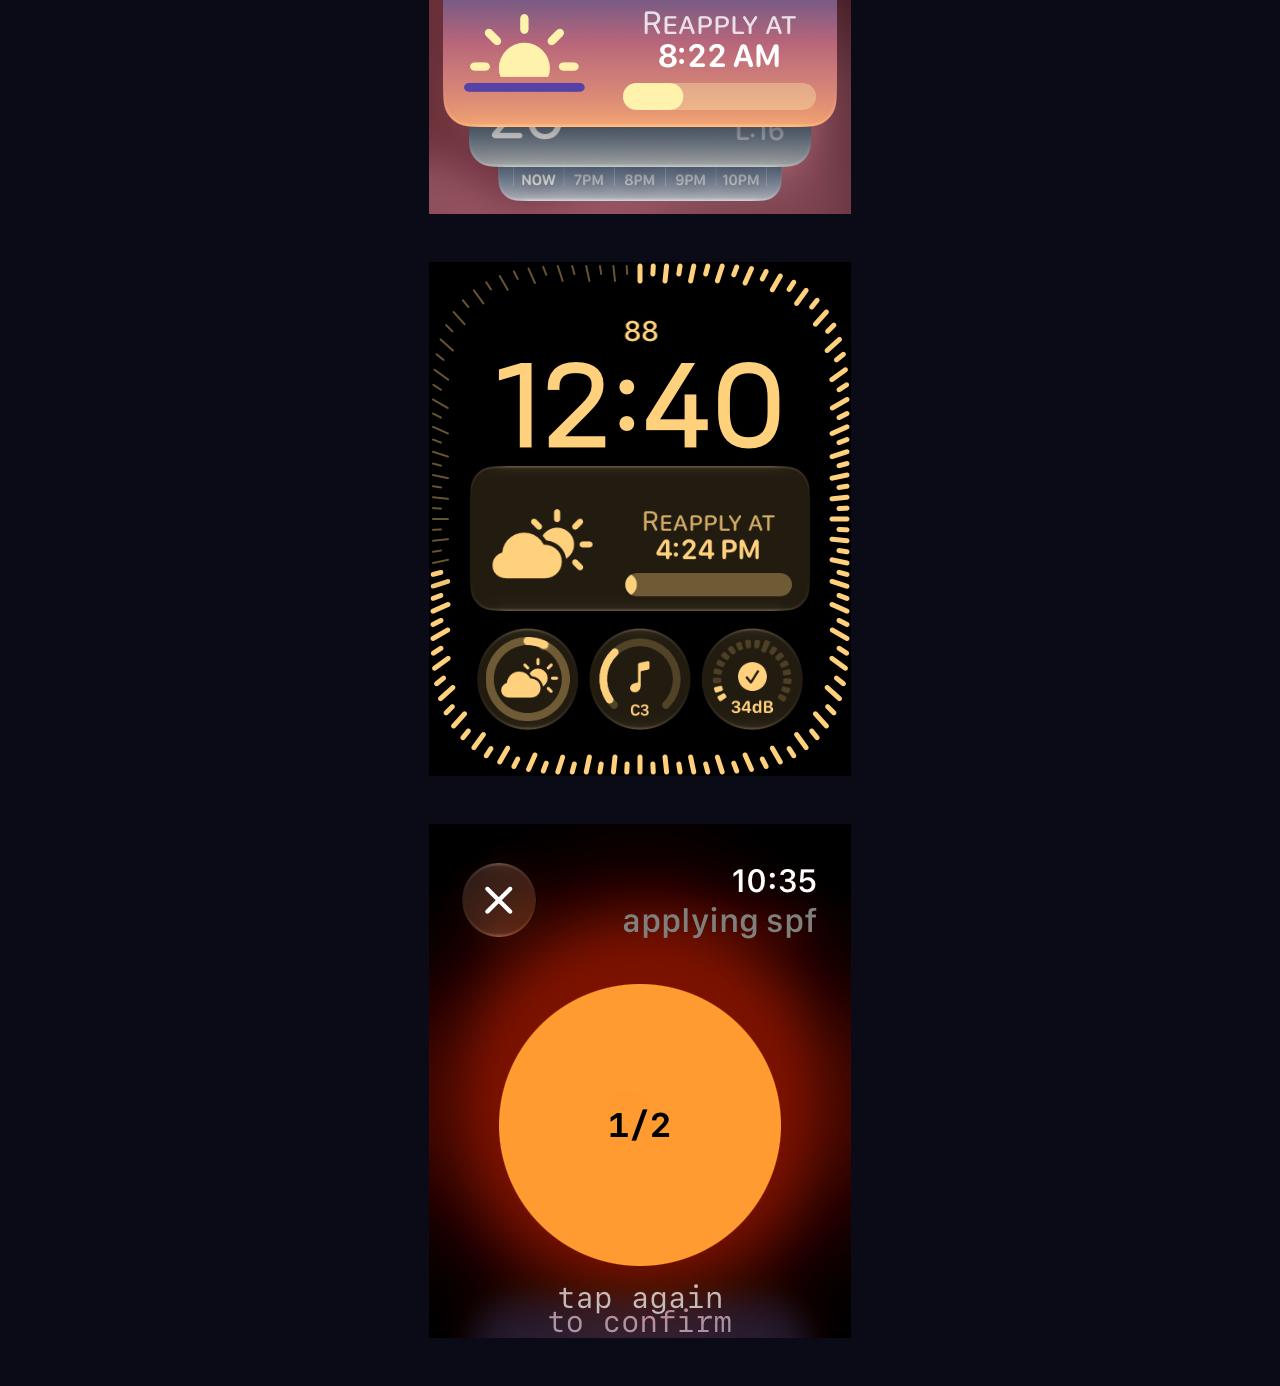
==== commit f334a53a: "Restyle the site in the watch app's colours Take the palette from the app itself: the twilight sky o" ====
--- a/screenshots/index.html
+++ b/screenshots/index.html
@@ -5,10 +5,11 @@
 <meta name="viewport" content="width=device-width, initial-scale=1">
 <meta name="robots" content="noindex, nofollow">
 <title>Screenshots — Sunscreen for Apple Watch</title>
-<meta name="theme-color" content="#0F0F11">
+<meta name="theme-color" content="#0A0B16">
 <link rel="icon" href="../assets/icon.png">
 <style>
-  html, body { margin: 0; background: #0F0F11; }
+  html, body { margin: 0; background: #0A0B16; }
+  body { background: radial-gradient(52rem 26rem at 50% -8rem, rgba(59, 74, 138, 0.55), transparent 70%) no-repeat, #0A0B16; }
   main { padding: 48px 16px; }
   main img { display: block; width: 422px; max-width: 100%; height: auto; margin: 0 auto 48px; }
   main img:last-child { margin-bottom: 0; }
@@ -19,10 +20,10 @@
     gap: 18px;
     padding: 56px 16px 0;
     font: 600 32px/1.2 -apple-system, BlinkMacSystemFont, "SF Pro Text", "Segoe UI", Roboto, Helvetica, Arial, sans-serif;
-    color: #E8AE30;
+    color: #FFCD52;
     text-align: center;
   }
-  header img { display: block; flex: none; width: 72px; height: 72px; border-radius: 16px; }
+  header img { display: block; flex: none; width: 72px; height: 72px; border-radius: 16px; box-shadow: 0 0 40px rgba(240, 161, 112, 0.35); }
   @media (max-width: 520px) {
     header { flex-direction: column; gap: 14px; padding-top: 40px; font-size: 24px; }
     header img { width: 64px; height: 64px; border-radius: 14px; }
